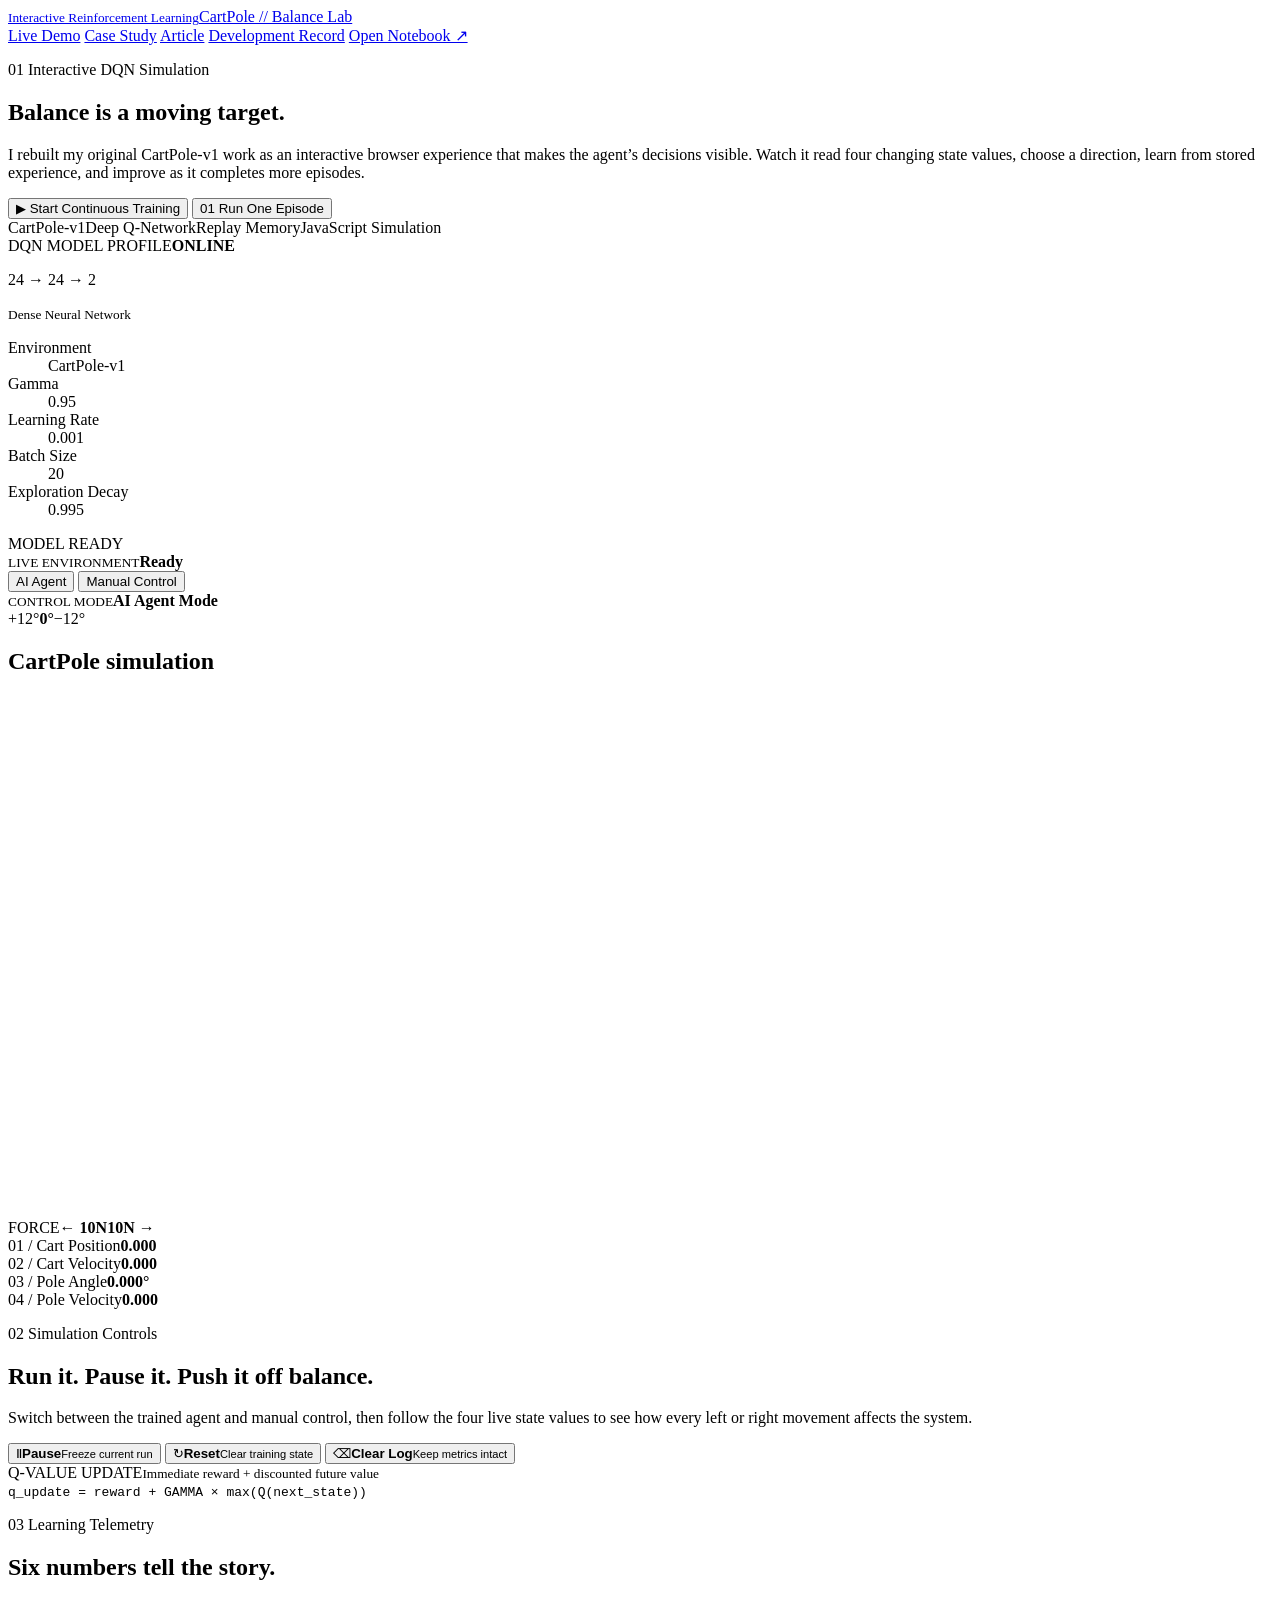
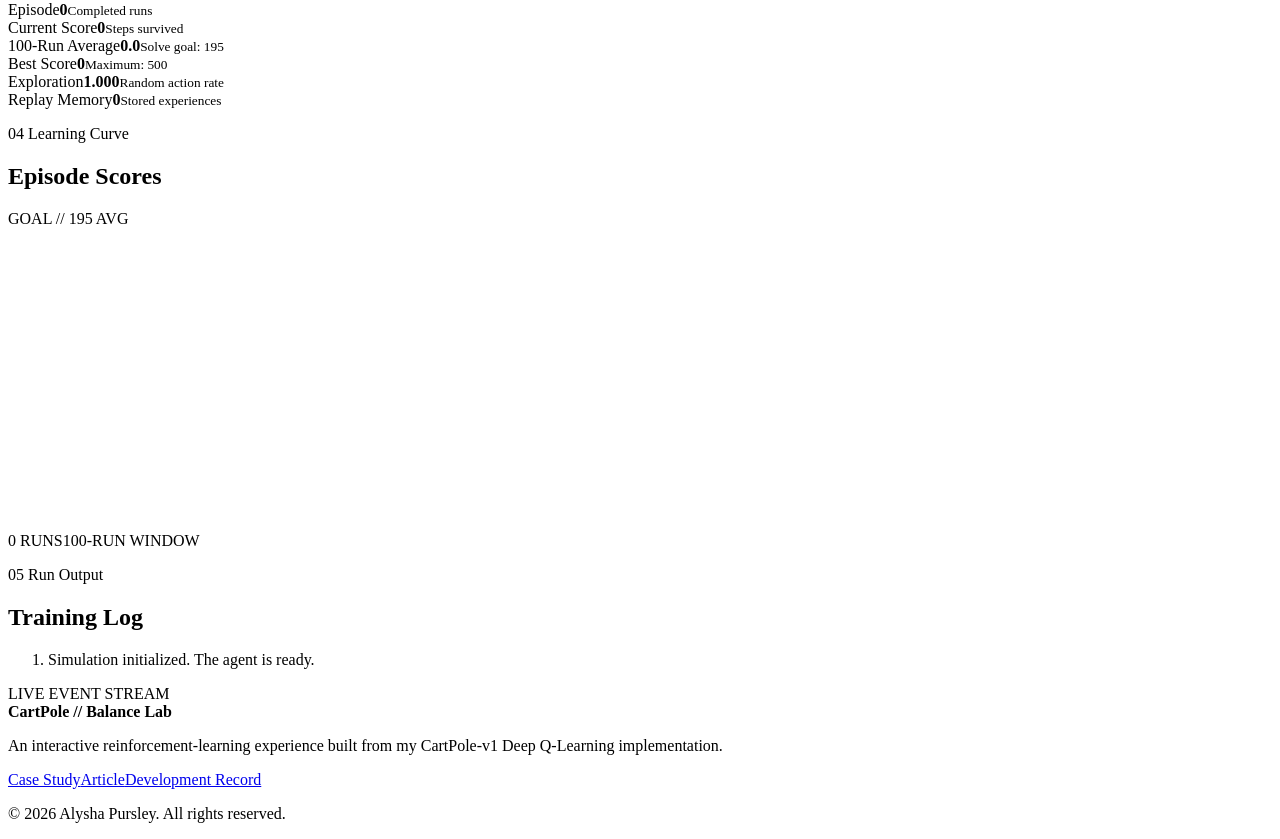
==== index.html @ a2b6525d "Add files via upload" ====
<!doctype html>
<html lang="en">
<head>
  <meta charset="utf-8">
  <meta name="viewport" content="width=device-width, initial-scale=1">
  <meta name="description" content="Explore my interactive CartPole Deep Q-Learning simulation, technical case study, and original development record.">
  <title>CartPole // Balance Lab</title>
  <link rel="stylesheet" href="./assets/css/styles.css?v=20260727-4">
</head>
<body class="demo-page">
<div class="page-noise" aria-hidden="true"></div>
<header class="site-header">
  <a class="brand" href="./index.html">
    <span class="brand-mark" aria-hidden="true"><i></i><b></b></span>
    <span><small>Interactive Reinforcement Learning</small>CartPole // Balance Lab</span>
  </a>
  <nav aria-label="Primary navigation">
    <a aria-current="page" href="./index.html">Live Demo</a>
    <a href="./case-study.html">Case Study</a>
    <a href="./article.html">Article</a>
    <a href="./project-record.html">Development Record</a>
    <a class="nav-source" href="./source/Cartpole.ipynb">Open Notebook ↗</a>
  </nav>
</header>

<main>
  <section class="hero">
    <div class="hero-orbit hero-orbit-one" aria-hidden="true"></div>
    <div class="hero-orbit hero-orbit-two" aria-hidden="true"></div>
    <div class="hero-copy">
      <p class="eyebrow"><span>01</span> Interactive DQN Simulation</p>
      <h1><span>Balance</span> is a moving target.</h1>
      <p class="hero-text">I rebuilt my original CartPole-v1 work as an interactive browser experience that makes the agent’s decisions visible. Watch it read four changing state values, choose a direction, learn from stored experience, and improve as it completes more episodes.</p>
      <div class="hero-actions">
        <button id="startBtn" class="primary-cta" type="button"><span>▶</span> Start Continuous Training</button>
        <button id="episodeBtn" class="secondary-cta" type="button"><span>01</span> Run One Episode</button>
      </div>
      <div class="hero-tags" aria-label="Project technologies">
        <span>CartPole-v1</span><span>Deep Q-Network</span><span>Replay Memory</span><span>JavaScript Simulation</span>
      </div>
    </div>

    <aside class="hero-machine" aria-label="Deep Q-Network settings">
      <div class="machine-header"><span>DQN MODEL PROFILE</span><b>ONLINE</b></div>
      <div class="machine-display">
        <div class="mini-pole" aria-hidden="true"><i></i><b></b><em></em></div>
        <p>24 → 24 → 2</p>
        <small>Dense Neural Network</small>
      </div>
      <dl>
        <div><dt>Environment</dt><dd>CartPole-v1</dd></div>
        <div><dt>Gamma</dt><dd>0.95</dd></div>
        <div><dt>Learning Rate</dt><dd>0.001</dd></div>
        <div><dt>Batch Size</dt><dd>20</dd></div>
        <div><dt>Exploration Decay</dt><dd>0.995</dd></div>
      </dl>
      <span class="machine-stamp">MODEL READY</span>
    </aside>
  </section>

  <section class="stage-shell" aria-labelledby="stage-title">
    <div class="stage-header">
      <div class="stage-title-wrap">
        <span class="status-light" aria-hidden="true"></span>
        <div><small>LIVE ENVIRONMENT</small><strong id="statusText">Ready</strong></div>
      </div>
      <div class="mode-switch" role="group" aria-label="Control mode">
        <button class="mode active" id="agentModeBtn" type="button">AI Agent</button>
        <button class="mode" id="manualModeBtn" type="button">Manual Control</button>
      </div>
      <div class="stage-mode"><small>CONTROL MODE</small><strong id="modeText">AI Agent Mode</strong></div>
    </div>

    <div class="stage-body">
      <aside class="stage-rail stage-rail-left" aria-hidden="true">
        <span>+12°</span><i></i><i></i><i></i><b>0°</b><i></i><i></i><i></i><span>−12°</span>
      </aside>
      <div class="canvas-frame">
        <h2 class="sr-only" id="stage-title">CartPole simulation</h2>
        <canvas id="cartpoleCanvas" width="920" height="520">Your browser does not support canvas.</canvas>
        <div class="canvas-corner top-left"></div><div class="canvas-corner top-right"></div><div class="canvas-corner bottom-left"></div><div class="canvas-corner bottom-right"></div>
      </div>
      <aside class="stage-rail stage-rail-right" aria-hidden="true"><span>FORCE</span><b>← 10N</b><i></i><b>10N →</b></aside>
    </div>

    <div class="state-ribbon" aria-label="Current environment state">
      <div><span>01 / Cart Position</span><strong id="cartPosition">0.000</strong><i></i></div>
      <div><span>02 / Cart Velocity</span><strong id="cartVelocity">0.000</strong><i></i></div>
      <div><span>03 / Pole Angle</span><strong id="poleAngle">0.000°</strong><i></i></div>
      <div><span>04 / Pole Velocity</span><strong id="poleVelocity">0.000</strong><i></i></div>
    </div>
  </section>

  <section class="command-section" aria-label="Simulation controls">
    <div class="command-heading">
      <p class="eyebrow"><span>02</span> Simulation Controls</p>
      <h2>Run it. Pause it. Push it off balance.</h2>
      <p>Switch between the trained agent and manual control, then follow the four live state values to see how every left or right movement affects the system.</p>
    </div>
    <div class="command-panel">
      <div class="control-buttons">
        <button id="pauseBtn" class="command-button pause" type="button"><span>Ⅱ</span><b>Pause</b><small>Freeze current run</small></button>
        <button id="resetBtn" class="command-button reset" type="button"><span>↻</span><b>Reset</b><small>Clear training state</small></button>
        <button id="clearLogBtn" class="command-button clear" type="button"><span>⌫</span><b>Clear Log</b><small>Keep metrics intact</small></button>
      </div>
      <div class="manual-controls" id="manualControls" hidden>
        <p>Manual input is active. Use the arrow keys or press either force control.</p>
        <div><button id="leftBtn" type="button">← Apply Left Force</button><button id="rightBtn" type="button">Apply Right Force →</button></div>
      </div>
      <div class="formula-card">
        <div><span>Q-VALUE UPDATE</span><small>Immediate reward + discounted future value</small></div>
        <code>q_update = reward + GAMMA × max(Q(next_state))</code>
      </div>
    </div>
  </section>

  <section class="metric-zone" aria-label="Training metrics">
    <div class="metric-intro"><p class="eyebrow"><span>03</span> Learning Telemetry</p><h2>Six numbers tell the story.</h2></div>
    <div class="metric-board">
      <article class="metric-coral"><span>Episode</span><strong id="episodeCount">0</strong><small>Completed runs</small></article>
      <article class="metric-cyan"><span>Current Score</span><strong id="scoreValue">0</strong><small>Steps survived</small></article>
      <article class="metric-lime"><span>100-Run Average</span><strong id="averageScore">0.0</strong><small>Solve goal: 195</small></article>
      <article class="metric-violet"><span>Best Score</span><strong id="bestScore">0</strong><small>Maximum: 500</small></article>
      <article class="metric-yellow"><span>Exploration</span><strong id="epsilonValue">1.000</strong><small>Random action rate</small></article>
      <article class="metric-blue"><span>Replay Memory</span><strong id="memoryValue">0</strong><small>Stored experiences</small></article>
    </div>
  </section>

  <section class="results-grid">
    <article class="chart-card">
      <header><div><p class="eyebrow"><span>04</span> Learning Curve</p><h2>Episode Scores</h2></div><span class="goal-chip">GOAL // 195 AVG</span></header>
      <canvas id="scoreChart" width="900" height="300"></canvas>
      <footer class="chart-footer"><span>0 RUNS</span><i></i><span>100-RUN WINDOW</span></footer>
    </article>
    <article class="log-card">
      <header><p class="eyebrow"><span>05</span> Run Output</p><h2>Training Log</h2></header>
      <ol id="trainingLog" aria-live="polite"><li>Simulation initialized. The agent is ready.</li></ol>
      <div class="log-footer"><span class="blink-dot"></span> LIVE EVENT STREAM</div>
    </article>
  </section>

</main>

<footer class="site-footer">
  <div><strong>CartPole // Balance Lab</strong><p>An interactive reinforcement-learning experience built from my CartPole-v1 Deep Q-Learning implementation.</p></div>
  <div class="footer-links"><a href="./case-study.html">Case Study</a><a href="./article.html">Article</a><a href="./project-record.html">Development Record</a></div>
  <p>© 2026 Alysha Pursley. All rights reserved.</p>
</footer>
<script src="./assets/js/cartpole-env.js"></script>
<script src="./assets/js/dqn-agent.js"></script>
<script src="./assets/js/app.js"></script>
</body>
</html>
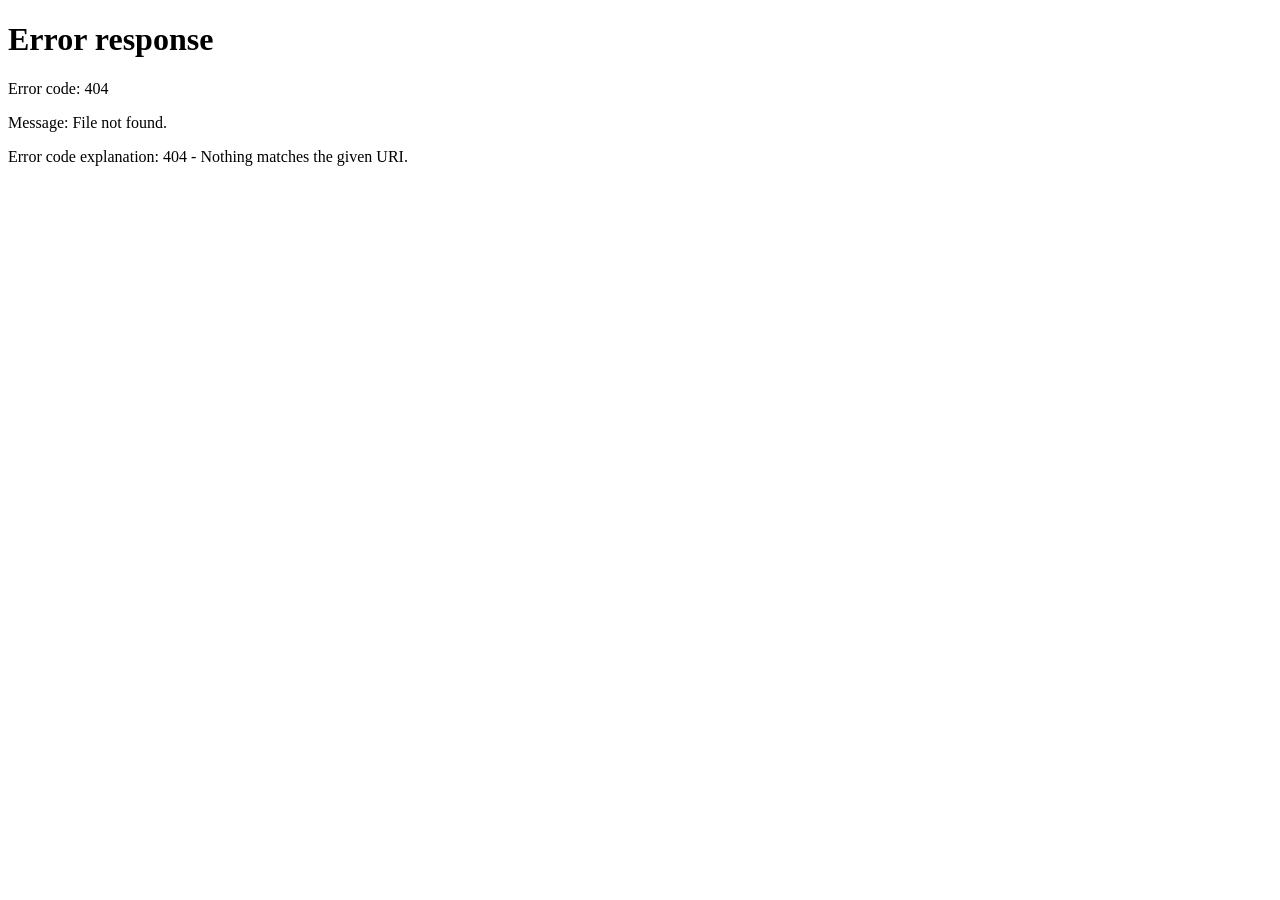
==== commit 09a33808: "Add files via upload" ====
--- a/index.html
+++ b/index.html
@@ -1,153 +1,24 @@
-<!doctype html>
+<!DOCTYPE html>
+<!--
+  +----------------------------------------------------------------------------+
+  | CartPole Balance Lab — index.html                                          |
+  | Purpose: Routes visitors to the static CartPole browser demo.              |
+  | Author: Alysha Pursley                                                     |
+  | Copyright (c) 2026 Alysha Pursley.                                         |
+  +----------------------------------------------------------------------------+
+-->
 <html lang="en">
-<head>
-  <meta charset="utf-8">
-  <meta name="viewport" content="width=device-width, initial-scale=1">
-  <meta name="description" content="Explore my interactive CartPole Deep Q-Learning simulation, technical case study, and original development record.">
-  <title>CartPole // Balance Lab</title>
-  <link rel="stylesheet" href="./assets/css/styles.css?v=20260727-4">
-</head>
-<body class="demo-page">
-<div class="page-noise" aria-hidden="true"></div>
-<header class="site-header">
-  <a class="brand" href="./index.html">
-    <span class="brand-mark" aria-hidden="true"><i></i><b></b></span>
-    <span><small>Interactive Reinforcement Learning</small>CartPole // Balance Lab</span>
-  </a>
-  <nav aria-label="Primary navigation">
-    <a aria-current="page" href="./index.html">Live Demo</a>
-    <a href="./case-study.html">Case Study</a>
-    <a href="./article.html">Article</a>
-    <a href="./project-record.html">Development Record</a>
-    <a class="nav-source" href="./source/Cartpole.ipynb">Open Notebook ↗</a>
-  </nav>
-</header>
-
-<main>
-  <section class="hero">
-    <div class="hero-orbit hero-orbit-one" aria-hidden="true"></div>
-    <div class="hero-orbit hero-orbit-two" aria-hidden="true"></div>
-    <div class="hero-copy">
-      <p class="eyebrow"><span>01</span> Interactive DQN Simulation</p>
-      <h1><span>Balance</span> is a moving target.</h1>
-      <p class="hero-text">I rebuilt my original CartPole-v1 work as an interactive browser experience that makes the agent’s decisions visible. Watch it read four changing state values, choose a direction, learn from stored experience, and improve as it completes more episodes.</p>
-      <div class="hero-actions">
-        <button id="startBtn" class="primary-cta" type="button"><span>▶</span> Start Continuous Training</button>
-        <button id="episodeBtn" class="secondary-cta" type="button"><span>01</span> Run One Episode</button>
-      </div>
-      <div class="hero-tags" aria-label="Project technologies">
-        <span>CartPole-v1</span><span>Deep Q-Network</span><span>Replay Memory</span><span>JavaScript Simulation</span>
-      </div>
-    </div>
-
-    <aside class="hero-machine" aria-label="Deep Q-Network settings">
-      <div class="machine-header"><span>DQN MODEL PROFILE</span><b>ONLINE</b></div>
-      <div class="machine-display">
-        <div class="mini-pole" aria-hidden="true"><i></i><b></b><em></em></div>
-        <p>24 → 24 → 2</p>
-        <small>Dense Neural Network</small>
-      </div>
-      <dl>
-        <div><dt>Environment</dt><dd>CartPole-v1</dd></div>
-        <div><dt>Gamma</dt><dd>0.95</dd></div>
-        <div><dt>Learning Rate</dt><dd>0.001</dd></div>
-        <div><dt>Batch Size</dt><dd>20</dd></div>
-        <div><dt>Exploration Decay</dt><dd>0.995</dd></div>
-      </dl>
-      <span class="machine-stamp">MODEL READY</span>
-    </aside>
-  </section>
-
-  <section class="stage-shell" aria-labelledby="stage-title">
-    <div class="stage-header">
-      <div class="stage-title-wrap">
-        <span class="status-light" aria-hidden="true"></span>
-        <div><small>LIVE ENVIRONMENT</small><strong id="statusText">Ready</strong></div>
-      </div>
-      <div class="mode-switch" role="group" aria-label="Control mode">
-        <button class="mode active" id="agentModeBtn" type="button">AI Agent</button>
-        <button class="mode" id="manualModeBtn" type="button">Manual Control</button>
-      </div>
-      <div class="stage-mode"><small>CONTROL MODE</small><strong id="modeText">AI Agent Mode</strong></div>
-    </div>
-
-    <div class="stage-body">
-      <aside class="stage-rail stage-rail-left" aria-hidden="true">
-        <span>+12°</span><i></i><i></i><i></i><b>0°</b><i></i><i></i><i></i><span>−12°</span>
-      </aside>
-      <div class="canvas-frame">
-        <h2 class="sr-only" id="stage-title">CartPole simulation</h2>
-        <canvas id="cartpoleCanvas" width="920" height="520">Your browser does not support canvas.</canvas>
-        <div class="canvas-corner top-left"></div><div class="canvas-corner top-right"></div><div class="canvas-corner bottom-left"></div><div class="canvas-corner bottom-right"></div>
-      </div>
-      <aside class="stage-rail stage-rail-right" aria-hidden="true"><span>FORCE</span><b>← 10N</b><i></i><b>10N →</b></aside>
-    </div>
-
-    <div class="state-ribbon" aria-label="Current environment state">
-      <div><span>01 / Cart Position</span><strong id="cartPosition">0.000</strong><i></i></div>
-      <div><span>02 / Cart Velocity</span><strong id="cartVelocity">0.000</strong><i></i></div>
-      <div><span>03 / Pole Angle</span><strong id="poleAngle">0.000°</strong><i></i></div>
-      <div><span>04 / Pole Velocity</span><strong id="poleVelocity">0.000</strong><i></i></div>
-    </div>
-  </section>
-
-  <section class="command-section" aria-label="Simulation controls">
-    <div class="command-heading">
-      <p class="eyebrow"><span>02</span> Simulation Controls</p>
-      <h2>Run it. Pause it. Push it off balance.</h2>
-      <p>Switch between the trained agent and manual control, then follow the four live state values to see how every left or right movement affects the system.</p>
-    </div>
-    <div class="command-panel">
-      <div class="control-buttons">
-        <button id="pauseBtn" class="command-button pause" type="button"><span>Ⅱ</span><b>Pause</b><small>Freeze current run</small></button>
-        <button id="resetBtn" class="command-button reset" type="button"><span>↻</span><b>Reset</b><small>Clear training state</small></button>
-        <button id="clearLogBtn" class="command-button clear" type="button"><span>⌫</span><b>Clear Log</b><small>Keep metrics intact</small></button>
-      </div>
-      <div class="manual-controls" id="manualControls" hidden>
-        <p>Manual input is active. Use the arrow keys or press either force control.</p>
-        <div><button id="leftBtn" type="button">← Apply Left Force</button><button id="rightBtn" type="button">Apply Right Force →</button></div>
-      </div>
-      <div class="formula-card">
-        <div><span>Q-VALUE UPDATE</span><small>Immediate reward + discounted future value</small></div>
-        <code>q_update = reward + GAMMA × max(Q(next_state))</code>
-      </div>
-    </div>
-  </section>
-
-  <section class="metric-zone" aria-label="Training metrics">
-    <div class="metric-intro"><p class="eyebrow"><span>03</span> Learning Telemetry</p><h2>Six numbers tell the story.</h2></div>
-    <div class="metric-board">
-      <article class="metric-coral"><span>Episode</span><strong id="episodeCount">0</strong><small>Completed runs</small></article>
-      <article class="metric-cyan"><span>Current Score</span><strong id="scoreValue">0</strong><small>Steps survived</small></article>
-      <article class="metric-lime"><span>100-Run Average</span><strong id="averageScore">0.0</strong><small>Solve goal: 195</small></article>
-      <article class="metric-violet"><span>Best Score</span><strong id="bestScore">0</strong><small>Maximum: 500</small></article>
-      <article class="metric-yellow"><span>Exploration</span><strong id="epsilonValue">1.000</strong><small>Random action rate</small></article>
-      <article class="metric-blue"><span>Replay Memory</span><strong id="memoryValue">0</strong><small>Stored experiences</small></article>
-    </div>
-  </section>
-
-  <section class="results-grid">
-    <article class="chart-card">
-      <header><div><p class="eyebrow"><span>04</span> Learning Curve</p><h2>Episode Scores</h2></div><span class="goal-chip">GOAL // 195 AVG</span></header>
-      <canvas id="scoreChart" width="900" height="300"></canvas>
-      <footer class="chart-footer"><span>0 RUNS</span><i></i><span>100-RUN WINDOW</span></footer>
-    </article>
-    <article class="log-card">
-      <header><p class="eyebrow"><span>05</span> Run Output</p><h2>Training Log</h2></header>
-      <ol id="trainingLog" aria-live="polite"><li>Simulation initialized. The agent is ready.</li></ol>
-      <div class="log-footer"><span class="blink-dot"></span> LIVE EVENT STREAM</div>
-    </article>
-  </section>
-
-</main>
-
-<footer class="site-footer">
-  <div><strong>CartPole // Balance Lab</strong><p>An interactive reinforcement-learning experience built from my CartPole-v1 Deep Q-Learning implementation.</p></div>
-  <div class="footer-links"><a href="./case-study.html">Case Study</a><a href="./article.html">Article</a><a href="./project-record.html">Development Record</a></div>
-  <p>© 2026 Alysha Pursley. All rights reserved.</p>
-</footer>
-<script src="./assets/js/cartpole-env.js"></script>
-<script src="./assets/js/dqn-agent.js"></script>
-<script src="./assets/js/app.js"></script>
-</body>
+	<head>
+		<meta charset="utf-8">
+		<meta name="viewport" content="width=device-width, initial-scale=1">
+		<meta http-equiv="refresh" content="0; url=./web-demo/">
+		<meta name="robots" content="noindex">
+		<title>CartPole | Open Balance Lab</title>
+	</head>
+	<body>
+		<main>
+			<h1>CartPole // Balance Lab</h1>
+			<p><a href="./web-demo/">Open the interactive CartPole browser demo</a>.</p>
+		</main>
+	</body>
 </html>
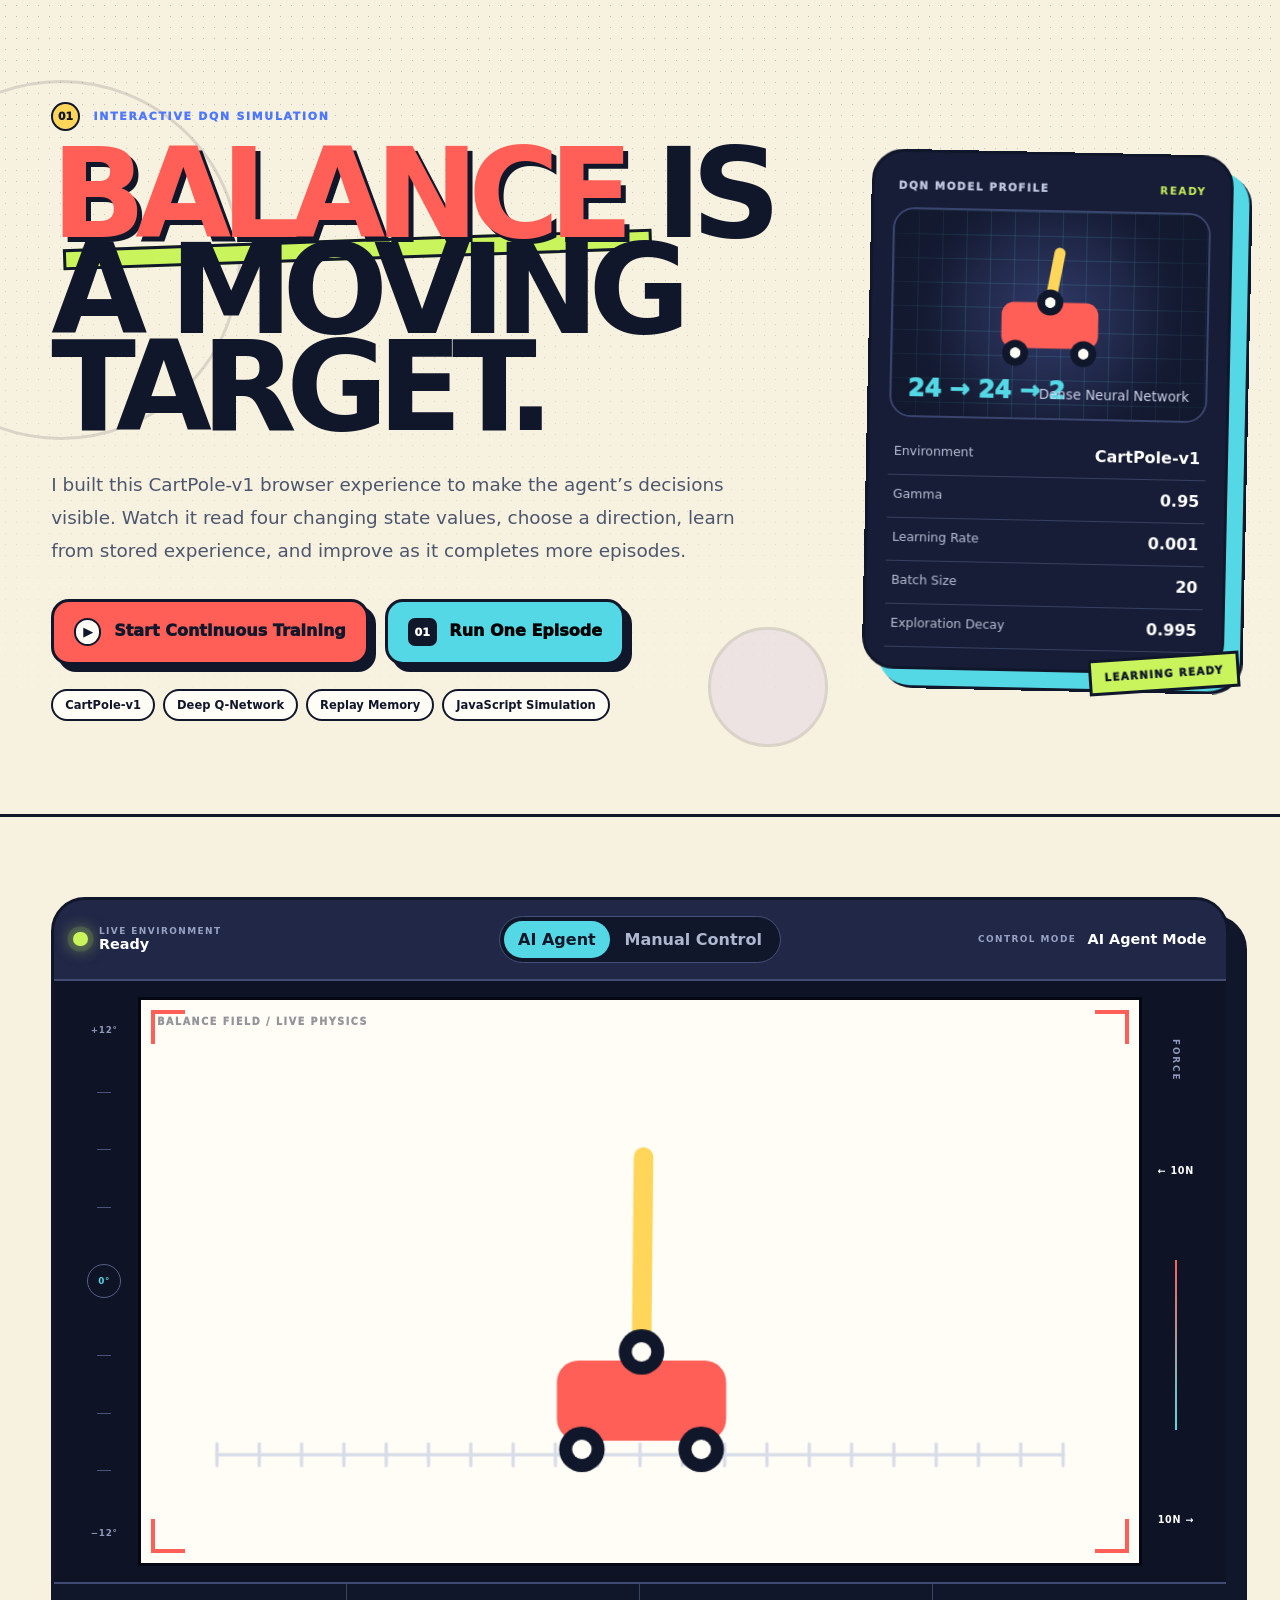
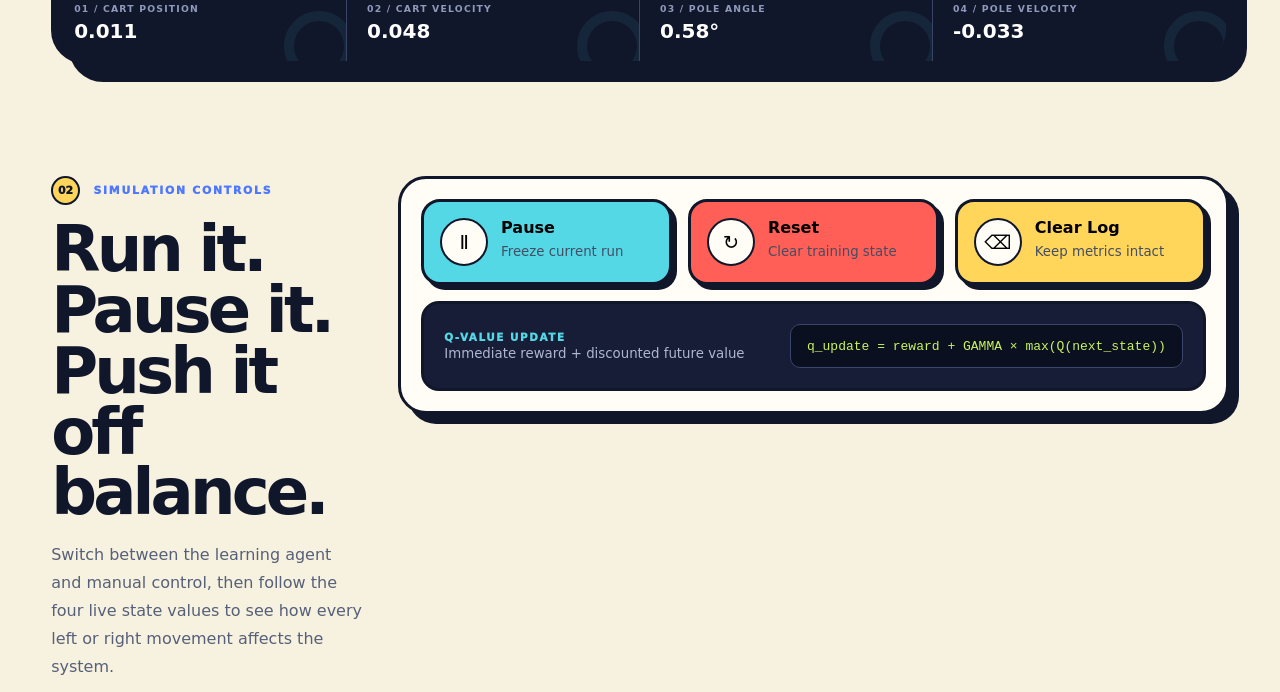
==== commit f60b145b: "Add files via upload" ====
--- a/index.html
+++ b/index.html
@@ -2,7 +2,7 @@
 <!--
   +----------------------------------------------------------------------------+
   | CartPole Balance Lab — index.html                                          |
-  | Purpose: Routes visitors to the static CartPole browser demo.              |
+  | Purpose: Redirects visitors to the browser demo home page.                 |
   | Author: Alysha Pursley                                                     |
   | Copyright (c) 2026 Alysha Pursley.                                         |
   +----------------------------------------------------------------------------+
@@ -10,15 +10,12 @@
 <html lang="en">
 	<head>
 		<meta charset="utf-8">
+		<meta http-equiv="refresh" content="0; url=./pages/index.html">
+		<meta name="robots" content="noindex">
 		<meta name="viewport" content="width=device-width, initial-scale=1">
-		<meta http-equiv="refresh" content="0; url=./web-demo/">
-		<meta name="robots" content="noindex">
-		<title>CartPole | Open Balance Lab</title>
+		<title>CartPole // Balance Lab</title>
 	</head>
 	<body>
-		<main>
-			<h1>CartPole // Balance Lab</h1>
-			<p><a href="./web-demo/">Open the interactive CartPole browser demo</a>.</p>
-		</main>
+		<p><a href="./pages/index.html">Open CartPole // Balance Lab</a></p>
 	</body>
 </html>
